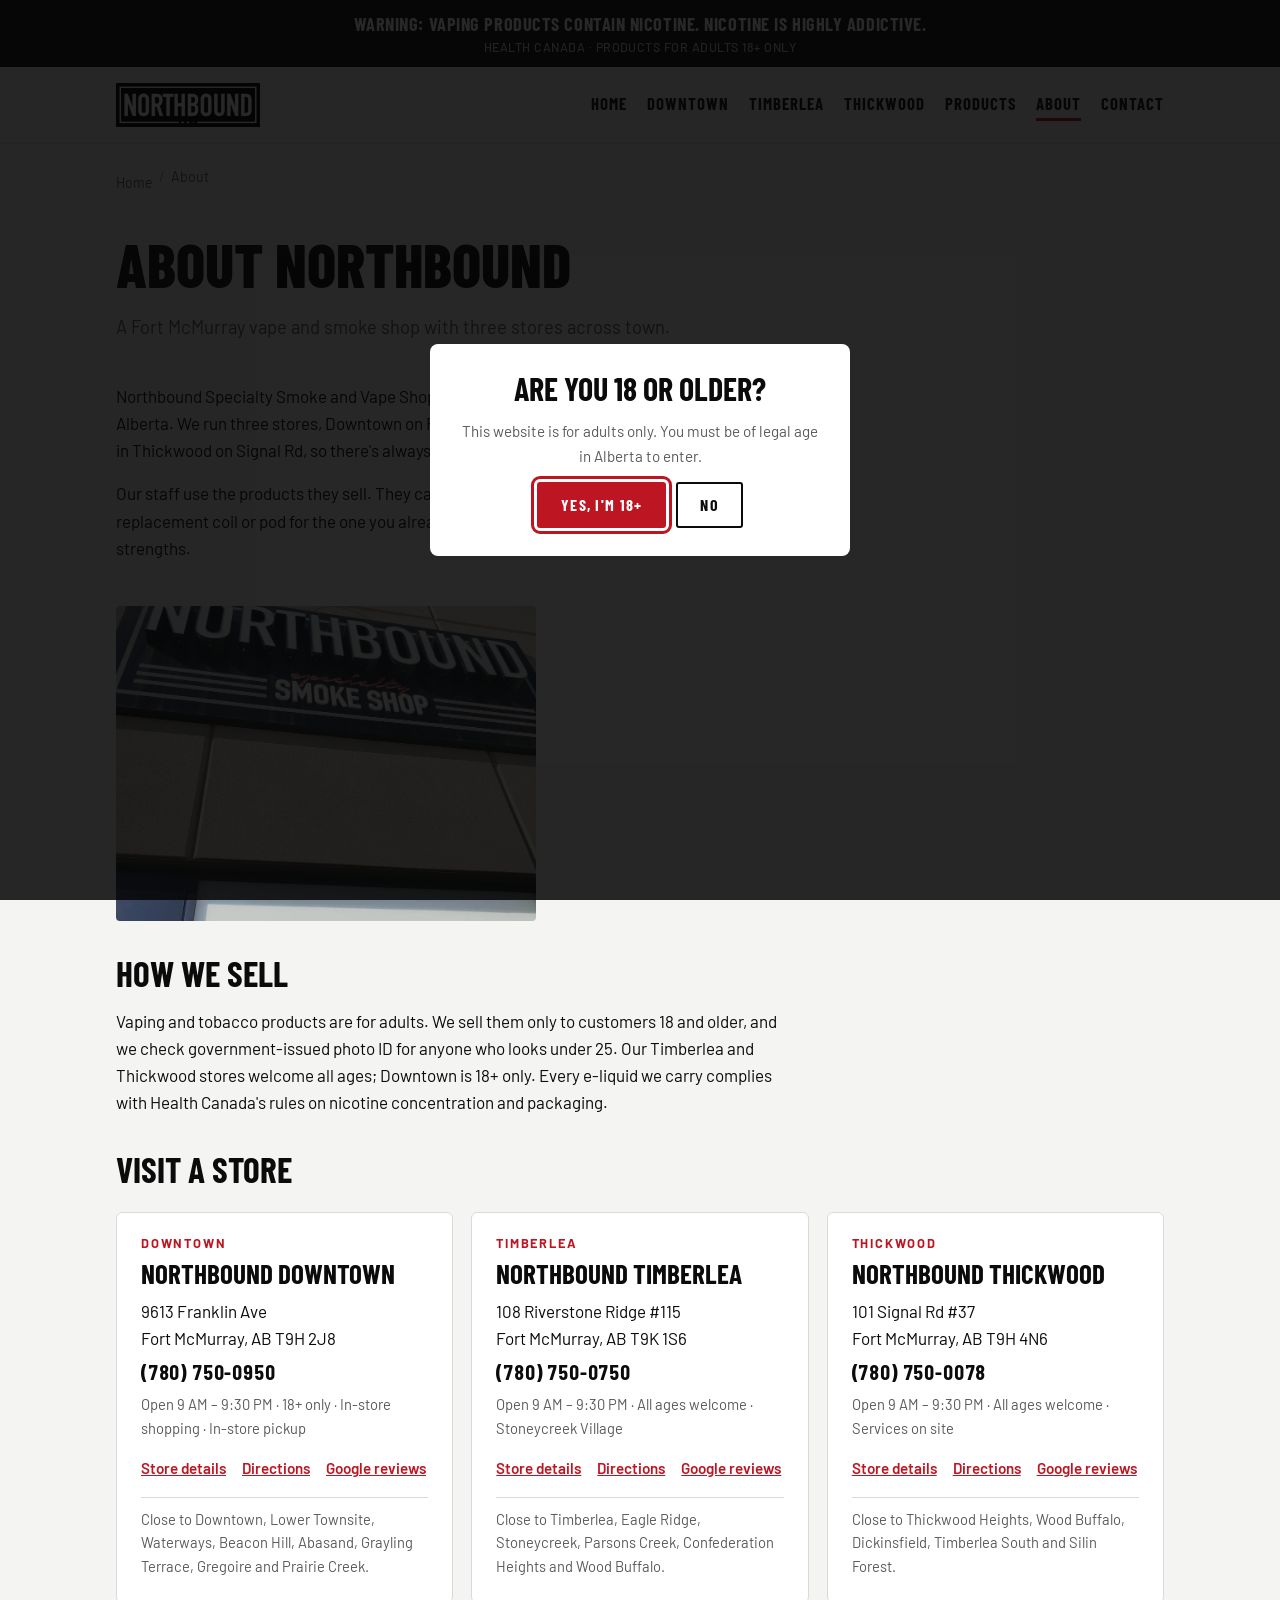
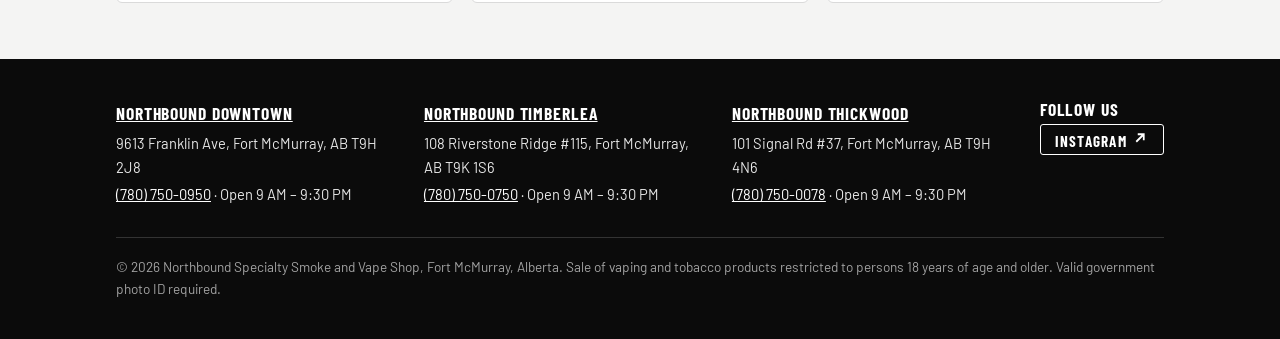
==== about/index.html @ a25b0044 "Add files via upload" ====
<!doctype html>
<html lang="en-CA">
<head>
<meta charset="utf-8">
<meta name="viewport" content="width=device-width, initial-scale=1, viewport-fit=cover">
<title>About Northbound | Fort McMurray Vape &amp; Smoke Shop</title>
<meta name="claude:viewport-fit-sides" content="cover">
<meta name="description" content="Northbound Specialty Smoke and Vape Shop is locally owned in Fort McMurray, Alberta, with stores Downtown, in Timberlea and in Thickwood.">
<link rel="canonical" href="https://northboundsmokeshop.com/about/">
<meta name="robots" content="index, follow, max-image-preview:large">
<meta name="geo.region" content="CA-AB">
<meta name="geo.placename" content="Fort McMurray">
<meta property="og:type" content="website">
<meta property="og:locale" content="en_CA">
<meta property="og:site_name" content="Northbound Specialty Smoke and Vape Shop">
<meta property="og:title" content="About Northbound | Fort McMurray Vape &amp; Smoke Shop">
<meta property="og:description" content="Northbound Specialty Smoke and Vape Shop is locally owned in Fort McMurray, Alberta, with stores Downtown, in Timberlea and in Thickwood.">
<meta property="og:url" content="https://northboundsmokeshop.com/about/">
<meta property="og:image" content="https://northboundsmokeshop.com/img/og-northbound.jpg">
<meta name="twitter:card" content="summary_large_image">
<link rel="icon" type="image/png" href="../img/favicon.png">
<link rel="preconnect" href="https://fonts.googleapis.com">
<link rel="preconnect" href="https://fonts.gstatic.com" crossorigin>
<link rel="stylesheet" href="https://fonts.googleapis.com/css2?family=Barlow+Condensed:wght@600;700;800&family=Barlow:wght@400;500;600&display=swap">
<link rel="stylesheet" href="../assets/style.css">
<script type="application/ld+json">
{
 "@context": "https://schema.org",
 "@graph": [
  {
   "@type": "Organization",
   "@id": "https://northboundsmokeshop.com/#org",
   "name": "Northbound Specialty Smoke and Vape Shop",
   "alternateName": [
    "Northbound Vape",
    "Northbound Smoke Shop",
    "Northbound Specialty Smoke Shop"
   ],
   "url": "https://northboundsmokeshop.com/",
   "logo": "https://northboundsmokeshop.com/img/logo.png",
   "sameAs": [
    "https://www.instagram.com/northboundfortmac/"
   ],
   "areaServed": {
    "@type": "City",
    "name": "Fort McMurray"
   }
  },
  {
   "@type": "BreadcrumbList",
   "itemListElement": [
    {
     "@type": "ListItem",
     "position": 1,
     "name": "Home",
     "item": "https://northboundsmokeshop.com/"
    },
    {
     "@type": "ListItem",
     "position": 2,
     "name": "About",
     "item": "https://northboundsmokeshop.com/about/"
    }
   ]
  }
 ]
}
</script>
</head>
<body>
<div class="warning" role="note"><div class="wrap">Warning: Vaping products contain nicotine. Nicotine is highly addictive.<small>Health Canada · Products for adults 18+ only</small></div></div>
<header class="top"><div class="wrap">
<a class="brand" href="../index.html"><img src="../img/logo.webp" width="144" height="44" alt="Northbound Specialty Smoke and Vape Shop"></a>
<nav aria-label="Main"><ul><li><a href="../index.html">Home</a></li><li><a href="../vape-shop-downtown-fort-mcmurray/index.html">Downtown</a></li><li><a href="../vape-shop-timberlea-fort-mcmurray/index.html">Timberlea</a></li><li><a href="../vape-shop-thickwood-fort-mcmurray/index.html">Thickwood</a></li><li><a href="../products/index.html">Products</a></li><li><a href="../about/index.html" aria-current="page">About</a></li><li><a href="../contact/index.html">Contact</a></li></ul></nav>
</div></header>
<nav class="crumbs wrap" aria-label="Breadcrumb"><ol><li><a href="../index.html">Home</a></li><li aria-current="page">About</li></ol></nav>
<main>
<section class="page-head" style="padding-block:0"><div class="wrap">
<h1>About Northbound</h1>
<p class="lead">A Fort McMurray vape and smoke shop with three stores across town.</p>
</div></section>
<section style="padding-top:0"><div class="wrap"><div class="prose">
<!-- TODO: add your story: founding year, who runs the stores, what makes you different -->
<p>Northbound Specialty Smoke and Vape Shop is locally owned and operated in Fort McMurray, Alberta. We run three stores, Downtown on Franklin Ave, in Timberlea at Riverstone Ridge and in Thickwood on Signal Rd, so there's always one close to home or work.</p>
<p>Our staff use the products they sell. They can help you pick a first device, find the right replacement coil or pod for the one you already have, and answer questions about nicotine strengths.</p>
<figure class="storefront" style="max-width:420px"><img src="../img/northbound-specialty-smoke-shop-sign.webp" width="1000" height="1333" alt="Northbound Specialty Smoke Shop illuminated sign on a Fort McMurray building" loading="lazy" decoding="async"></figure>
<h2>How we sell</h2>
<p>Vaping and tobacco products are for adults. We sell them only to customers 18 and older, and we check government-issued photo ID for anyone who looks under 25. Our Timberlea and Thickwood stores welcome all ages; Downtown is 18+ only. Every e-liquid we carry complies with Health Canada's rules on nicotine concentration and packaging.</p>
<h2>Visit a store</h2>
</div>
<div class="locs" style="margin-top:24px"><article class="loc">
<span class="area">Downtown</span>
<h3><a href="../vape-shop-downtown-fort-mcmurray/index.html">Northbound Downtown</a></h3>
<address>9613 Franklin Ave<br>Fort McMurray, AB T9H 2J8</address>
<a class="tel" href="tel:+17807500950">(780) 750-0950</a>
<span class="meta">Open 9 AM – 9:30 PM · 18+ only · In-store shopping · In-store pickup</span>
<div class="links"><a href="../vape-shop-downtown-fort-mcmurray/index.html">Store details</a><a href="https://www.google.com/maps/search/?api=1&query=Northbound+Specialty+Smoke+and+Vape+Shop+9613+Franklin+Ave+Fort+McMurray+AB" rel="noopener" target="_blank">Directions</a><a href="https://www.google.com/maps/search/?api=1&query=Northbound+Specialty+Smoke+and+Vape+Shop+9613+Franklin+Ave+Fort+McMurray+AB" rel="noopener" target="_blank">Google reviews</a></div>
<p class="near">Close to Downtown, Lower Townsite, Waterways, Beacon Hill, Abasand, Grayling Terrace, Gregoire and Prairie Creek.</p>
</article><article class="loc">
<span class="area">Timberlea</span>
<h3><a href="../vape-shop-timberlea-fort-mcmurray/index.html">Northbound Timberlea</a></h3>
<address>108 Riverstone Ridge #115<br>Fort McMurray, AB T9K 1S6</address>
<a class="tel" href="tel:+17807500750">(780) 750-0750</a>
<span class="meta">Open 9 AM – 9:30 PM · All ages welcome · Stoneycreek Village</span>
<div class="links"><a href="../vape-shop-timberlea-fort-mcmurray/index.html">Store details</a><a href="https://www.google.com/maps/search/?api=1&query=Northbound+Specialty+Smoke+and+Vape+Shop+108+Riverstone+Ridge+%23115+Fort+McMurray+AB" rel="noopener" target="_blank">Directions</a><a href="https://www.google.com/maps/search/?api=1&query=Northbound+Specialty+Smoke+and+Vape+Shop+108+Riverstone+Ridge+%23115+Fort+McMurray+AB" rel="noopener" target="_blank">Google reviews</a></div>
<p class="near">Close to Timberlea, Eagle Ridge, Stoneycreek, Parsons Creek, Confederation Heights and Wood Buffalo.</p>
</article><article class="loc">
<span class="area">Thickwood</span>
<h3><a href="../vape-shop-thickwood-fort-mcmurray/index.html">Northbound Thickwood</a></h3>
<address>101 Signal Rd #37<br>Fort McMurray, AB T9H 4N6</address>
<a class="tel" href="tel:+17807500078">(780) 750-0078</a>
<span class="meta">Open 9 AM – 9:30 PM · All ages welcome · Services on site</span>
<div class="links"><a href="../vape-shop-thickwood-fort-mcmurray/index.html">Store details</a><a href="https://www.google.com/maps/search/?api=1&query=Northbound+Specialty+Smoke+and+Vape+Shop+101+Signal+Rd+%2337+Fort+McMurray+AB" rel="noopener" target="_blank">Directions</a><a href="https://www.google.com/maps/search/?api=1&query=Northbound+Specialty+Smoke+and+Vape+Shop+101+Signal+Rd+%2337+Fort+McMurray+AB" rel="noopener" target="_blank">Google reviews</a></div>
<p class="near">Close to Thickwood Heights, Wood Buffalo, Dickinsfield, Timberlea South and Silin Forest.</p>
</article></div>
</div></section>
</main>
<footer><div class="wrap">
<div class="cols"><div><strong><a href="../vape-shop-downtown-fort-mcmurray/index.html">Northbound Downtown</a></strong>9613 Franklin Ave, Fort McMurray, AB T9H 2J8<br><a href="tel:+17807500950">(780) 750-0950</a> · Open 9 AM – 9:30 PM</div><div><strong><a href="../vape-shop-timberlea-fort-mcmurray/index.html">Northbound Timberlea</a></strong>108 Riverstone Ridge #115, Fort McMurray, AB T9K 1S6<br><a href="tel:+17807500750">(780) 750-0750</a> · Open 9 AM – 9:30 PM</div><div><strong><a href="../vape-shop-thickwood-fort-mcmurray/index.html">Northbound Thickwood</a></strong>101 Signal Rd #37, Fort McMurray, AB T9H 4N6<br><a href="tel:+17807500078">(780) 750-0078</a> · Open 9 AM – 9:30 PM</div><div><strong>Follow us</strong><div class="social"><a href="https://www.instagram.com/northboundfortmac/" rel="noopener me" target="_blank">Instagram <svg viewBox="0 0 24 24" aria-hidden="true"><path d="M7 17 17 7M9 7h8v8" fill="none" stroke="currentColor" stroke-width="2.4"/></svg></a></div></div></div>
<p class="legal">© 2026 Northbound Specialty Smoke and Vape Shop, Fort McMurray, Alberta. Sale of vaping and tobacco products restricted to persons 18 years of age and older. Valid government photo ID required.</p>
</div></footer>
<div class="gate" id="gate" hidden><div class="gate-box" role="dialog" aria-modal="true" aria-labelledby="gate-title">
<h2 id="gate-title">Are you 18 or older?</h2>
<p>This website is for adults only. You must be of legal age in Alberta to enter.</p>
<div class="row"><button class="yes" id="gate-yes" type="button">Yes, I'm 18+</button><button id="gate-no" type="button">No</button></div>
<p id="gate-msg" hidden>Sorry, you must be 18 or older to view this site.</p>
</div></div>

<script src="../assets/site.js"></script>
</body>
</html>
---- assets/style.css ----
/* Northbound — brand: black, white, signal red #BE1522. Layout: single column, max 1080px; store pages = facts sidebar + map. */
:root{
  --bg:#F4F4F3; --surface:#FFFFFF; --ink:#0B0B0B; --muted:#5A5A5A; --line:#DADADA;
  --sign:#0B0B0B; --sign-ink:#FFFFFF; --accent:#BE1522; --on-accent:#FFFFFF; --warn-bg:#0B0B0B; --warn-ink:#FFFFFF;
  --display:"Barlow Condensed","Arial Narrow",Arial,sans-serif;
  --body:"Barlow",system-ui,-apple-system,"Segoe UI",sans-serif;
}
@media (prefers-color-scheme: dark){:root:not([data-theme="light"]){
  --bg:#0B0B0B; --surface:#161616; --ink:#F2F2F2; --muted:#A3A3A3; --line:#2C2C2C;
  --sign:#000000; --sign-ink:#FFFFFF; --accent:#E5323F; --on-accent:#FFFFFF; --warn-bg:#F2F2F2; --warn-ink:#0B0B0B; color-scheme:dark}}
:root[data-theme="dark"]{
  --bg:#0B0B0B; --surface:#161616; --ink:#F2F2F2; --muted:#A3A3A3; --line:#2C2C2C;
  --sign:#000000; --sign-ink:#FFFFFF; --accent:#E5323F; --on-accent:#FFFFFF; --warn-bg:#F2F2F2; --warn-ink:#0B0B0B; color-scheme:dark}

*{box-sizing:border-box}
html{padding-top:env(safe-area-inset-top,0px);padding-bottom:env(safe-area-inset-bottom,0px)}
body{margin:0;background:var(--bg);color:var(--ink);font:400 1.0625rem/1.6 var(--body)}
img{max-width:100%}
[hidden]{display:none!important}
.wrap{max-width:1080px;margin:0 auto;padding-left:max(16px,env(safe-area-inset-left,0px));padding-right:max(16px,env(safe-area-inset-right,0px))}
h1,h2,h3{font-family:var(--display);line-height:1.05;text-wrap:balance;margin:0;text-transform:uppercase}
a{color:inherit}
a:focus-visible,button:focus-visible,summary:focus-visible{outline:3px solid var(--accent);outline-offset:3px}
p{margin:0}

/* Health warning */
.warning{background:var(--warn-bg);color:var(--warn-ink);font:700 clamp(.95rem,2.4vw,1.15rem)/1.35 var(--display);letter-spacing:.03em;text-transform:uppercase;text-align:center}
.warning .wrap{padding-block:12px}
.warning small{display:block;font:500 .78rem/1.3 var(--body);letter-spacing:.04em;opacity:.8;margin-top:2px}

/* Header */
header.top{border-bottom:1px solid var(--line);background:var(--bg)}
header.top .wrap{display:flex;justify-content:space-between;align-items:center;gap:14px 24px;padding-block:16px;flex-wrap:wrap}
.brand{display:block;line-height:0}
.brand img{height:44px;width:auto;display:block}
nav ul{list-style:none;margin:0;padding:0;display:flex;gap:6px 20px;flex-wrap:wrap;font:700 1.05rem/1 var(--display);letter-spacing:.06em;text-transform:uppercase}
nav a{text-decoration:none;padding-block:6px;display:inline-block;border-bottom:3px solid transparent}
nav a:hover{color:var(--accent)}
nav a[aria-current="page"]{border-bottom-color:var(--accent)}

/* Breadcrumbs */
.crumbs{font-size:.88rem;color:var(--muted);padding-top:22px}
.crumbs ol{list-style:none;margin:0;padding:0;display:flex;flex-wrap:wrap;gap:6px}
.crumbs li+li::before{content:"/";margin-right:6px;opacity:.6}
.crumbs a{text-decoration:none}
.crumbs a:hover{color:var(--accent)}

/* Shared type */
.eyebrow{font:700 .85rem/1 var(--body);letter-spacing:.14em;text-transform:uppercase;color:var(--accent);margin-bottom:14px}
.lead{font-size:1.15rem;color:var(--muted);max-width:60ch;margin-top:18px}
.sub{color:var(--muted);max-width:62ch;margin:0 0 30px}
section{padding-block:56px}
section > .wrap > h2{font-size:clamp(1.9rem,4vw,2.7rem);margin-bottom:10px}
.alt{background:var(--surface);border-block:1px solid var(--line)}
.prose{max-width:68ch;display:grid;gap:16px}
.prose h2{font-size:clamp(1.6rem,3.4vw,2.2rem);margin-top:18px}

.btn{display:inline-block;padding:13px 22px;border-radius:3px;font:700 1rem/1 var(--display);letter-spacing:.08em;text-transform:uppercase;text-decoration:none;border:2px solid var(--ink);color:var(--ink);background:transparent}
.btn.primary{background:var(--accent);border-color:var(--accent);color:var(--on-accent)}
.btn:hover{transform:translateY(-1px)}
.cta{display:flex;gap:12px;flex-wrap:wrap;margin-top:26px}

/* Home hero */
.hero .wrap{display:grid;grid-template-columns:1.4fr 1fr;gap:40px;align-items:center;padding-block:44px 56px}
.hero h1{font-size:clamp(2.4rem,6vw,4.2rem);font-weight:800;letter-spacing:.01em}
.page-head .wrap{padding-block:10px 40px}
.page-head h1{font-size:clamp(2.2rem,5.5vw,3.8rem);font-weight:800;margin-top:18px}

/* Sign (echoes logo frame; 3 squares = 3 stores) */
.sign{background:var(--sign);color:var(--sign-ink);padding:14px;border:1px solid var(--line)}
.sign-frame{border:5px solid var(--sign-ink);padding:22px 22px 28px;position:relative}
.sign .route{font:800 1.05rem/1 var(--display);letter-spacing:.16em;margin-bottom:16px}
.sign ol{list-style:none;margin:0;padding:0;display:grid;gap:12px}
.sign li{display:flex;justify-content:space-between;align-items:baseline;gap:12px;font:800 1.5rem/1.1 var(--display);text-transform:uppercase;border-top:1px solid rgba(255,255,255,.3);padding-top:12px}
.sign li a{text-decoration:none}
.sign li a:hover{text-decoration:underline}
.sign li span{font:500 .95rem/1 var(--body);letter-spacing:.04em;opacity:.8;text-transform:none}
.squares{position:absolute;left:50%;bottom:-5px;transform:translate(-50%,50%);display:flex;gap:14px;background:var(--sign);padding:0 12px}
.squares i{width:16px;height:12px;background:var(--sign-ink);display:block}
.squares i:last-child{background:#BE1522}

/* Location cards */
.locs{display:grid;grid-template-columns:repeat(3,1fr);gap:18px}
.loc{background:var(--surface);border:1px solid var(--line);border-radius:6px;padding:24px;display:flex;flex-direction:column;gap:10px;min-width:0}
.area{font:700 .8rem/1 var(--body);letter-spacing:.14em;text-transform:uppercase;color:var(--accent)}
.loc h3{font-size:1.7rem}
.loc h3 a{text-decoration:none}
.loc h3 a:hover{color:var(--accent)}
address{font-style:normal}
.tel{font:700 1.3rem/1 var(--display);letter-spacing:.04em;font-variant-numeric:tabular-nums;text-decoration:none}
.meta{font-size:.92rem;color:var(--muted)}
.near{font-size:.92rem;color:var(--muted);border-top:1px solid var(--line);padding-top:10px;margin-top:auto}
.links{display:flex;gap:8px 16px;flex-wrap:wrap;font-weight:600;font-size:.95rem}
.links a{color:var(--accent)}

/* Store page */
.store{display:grid;grid-template-columns:minmax(0,1fr) minmax(0,1.4fr);gap:28px;align-items:start}
.facts{background:var(--surface);border:1px solid var(--line);border-radius:6px;padding:26px;display:grid;gap:18px}
.facts dl{margin:0;display:grid;gap:14px}
.facts dt{font:700 .78rem/1 var(--body);letter-spacing:.14em;text-transform:uppercase;color:var(--muted);margin-bottom:4px}
.facts dd{margin:0}
.map{border:1px solid var(--line);border-radius:6px;overflow:hidden;background:var(--surface);aspect-ratio:4/3;max-width:100%}
.map iframe{width:100%;height:100%;border:0;display:block}
.map-fallback{height:100%;display:grid;place-items:center;text-align:center;padding:24px;gap:8px;background:repeating-linear-gradient(45deg,var(--surface),var(--surface) 12px,var(--bg) 12px,var(--bg) 24px)}
.reviews{display:flex;justify-content:space-between;align-items:center;gap:16px;flex-wrap:wrap;border:2px solid var(--ink);border-radius:6px;padding:20px 24px;margin-top:28px}
.reviews strong{font:800 1.4rem/1.1 var(--display);text-transform:uppercase;display:block}
.reviews p{color:var(--muted);font-size:.95rem}
.hood{display:flex;flex-wrap:wrap;gap:8px;list-style:none;padding:0;margin:0}
.hood li{border:1px solid var(--line);border-radius:999px;padding:4px 12px;font-size:.92rem;background:var(--surface)}
.others{display:grid;grid-template-columns:repeat(2,1fr);gap:18px}

/* Products */
.cats{display:grid;grid-template-columns:repeat(auto-fit,minmax(220px,1fr));gap:28px 36px}
.cats h3{font-size:1.35rem;margin-bottom:6px}
.cats h3 a{text-decoration:none}
.cats h3 a:hover{color:var(--accent)}
.cats p{color:var(--muted)}
.why{display:grid;grid-template-columns:repeat(auto-fit,minmax(240px,1fr));gap:18px;margin-top:40px;padding-top:32px;border-top:1px solid var(--line)}
.why div{min-width:0}
.why strong{display:block;font:700 1.15rem/1.2 var(--display);text-transform:uppercase;letter-spacing:.03em}
.prod{display:grid;grid-template-columns:minmax(0,1fr) minmax(0,2fr);gap:12px 40px;padding-block:34px;border-top:1px solid var(--line);scroll-margin-top:20px}
.prod h2{font-size:clamp(1.6rem,3.4vw,2.2rem)}
.prod ul{margin:10px 0 0;padding-left:20px;color:var(--muted)}

/* Photos */
figure{margin:0}
.feature .wrap{display:grid;grid-template-columns:1.1fr 1fr;gap:40px;align-items:center}
.feature-img img,.gallery img,.prod-img img,.storefront img{display:block;width:100%;height:100%;object-fit:cover;border-radius:4px;background:var(--line)}
.feature-img{aspect-ratio:4/3;max-width:100%}
.feature-text h2{font-size:clamp(1.9rem,4vw,2.7rem)}
.gallery{display:grid;grid-template-columns:repeat(3,1fr);grid-auto-rows:220px;gap:12px}
.gallery .g-wide{grid-column:1/-1;grid-row:span 2}
.gallery figure{min-width:0}
.prod-img{margin-top:16px;aspect-ratio:4/3;max-width:100%}
.storefront{margin-top:28px}
.storefront img{height:auto;aspect-ratio:4/3}
.storefront figcaption{font-size:.88rem;color:var(--muted);margin-top:8px}
.hood a{text-decoration:none}
.hood a:hover{color:var(--accent)}

/* FAQ */
.faq{max-width:780px}
details{border-top:1px solid var(--line);padding-block:16px}
details:last-child{border-bottom:1px solid var(--line)}
summary{cursor:pointer;font:700 1.25rem/1.25 var(--display);text-transform:uppercase;letter-spacing:.02em;list-style:none;display:flex;justify-content:space-between;gap:16px}
summary::-webkit-details-marker{display:none}
summary::after{content:"+";color:var(--accent);font-size:1.5rem;line-height:1}
details[open] summary::after{content:"–"}
details p{margin-top:10px;color:var(--muted);max-width:65ch}

/* Social */
.social{display:flex;gap:10px;flex-wrap:wrap}
.social a{display:inline-flex;align-items:center;gap:8px;text-decoration:none;font:700 .95rem/1 var(--display);letter-spacing:.08em;text-transform:uppercase;border:1px solid currentColor;border-radius:3px;padding:9px 14px}
.social a:hover{color:var(--accent)}
.social svg{width:18px;height:18px;fill:currentColor}

/* Footer */
footer{background:var(--sign);color:#E6E6E6;font-size:.92rem}
footer .wrap{padding-block:40px;display:grid;gap:26px}
footer .cols{display:grid;grid-template-columns:repeat(3,1fr) auto;gap:24px}
footer .cols div{min-width:0}
footer strong{display:block;font:700 1.1rem/1.2 var(--display);text-transform:uppercase;letter-spacing:.05em;color:#fff;margin-bottom:4px}
footer a{color:#fff}
footer .legal{border-top:1px solid #333;padding-top:18px;color:#A3A3A3;font-size:.85rem}
footer .social a{color:#fff}

/* Age gate */
.gate{position:fixed;inset:0;background:rgba(5,5,5,.86);display:grid;place-items:center;z-index:50;padding:24px max(16px,env(safe-area-inset-right,0px)) 24px max(16px,env(safe-area-inset-left,0px))}
.gate-box{background:var(--surface);color:var(--ink);border-radius:8px;max-width:420px;width:100%;padding:28px;text-align:center;display:grid;gap:14px}
.gate-box h2{font-size:2rem}
.gate-box .row{display:flex;gap:10px;justify-content:center;flex-wrap:wrap}
.gate-box button{cursor:pointer;font:700 1rem/1 var(--display);letter-spacing:.08em;text-transform:uppercase;padding:13px 22px;border-radius:3px;border:2px solid var(--ink);background:transparent;color:var(--ink)}
.gate-box button.yes{background:var(--accent);border-color:var(--accent);color:var(--on-accent)}
.gate-box p{color:var(--muted);font-size:.95rem}

@media (max-width:860px){
  .hero .wrap,.store,.prod,.feature .wrap{grid-template-columns:1fr}
  .gallery{grid-template-columns:1fr 1fr;grid-auto-rows:160px}
  .locs{grid-template-columns:1fr}
  .others{grid-template-columns:1fr}
  footer .cols{grid-template-columns:1fr 1fr}
}
@media (max-width:520px){footer .cols{grid-template-columns:1fr}}
@media (prefers-reduced-motion:reduce){.btn:hover{transform:none}}

/* ---- Mobile refinements ---- */
.eyebrow{line-height:1.35}
.links a{padding-block:6px;display:inline-block}
.crumbs a{padding-block:6px;display:inline-block}
footer .cols a{display:inline-block;padding-block:4px}
.callbar{display:none}
@media (max-width:640px){
  header.top .wrap{flex-wrap:nowrap;flex-direction:column;align-items:stretch;gap:10px;padding-block:12px 0}
  .brand img{height:38px}
  nav{overflow-x:auto;-webkit-overflow-scrolling:touch;scrollbar-width:none;margin-inline:calc(-1 * max(16px,env(safe-area-inset-left,0px)));padding-inline:max(16px,env(safe-area-inset-left,0px))}
  nav::-webkit-scrollbar{display:none}
  nav ul{flex-wrap:nowrap;gap:22px;font-size:1rem;white-space:nowrap}
  nav a{padding-block:10px}
  .warning .wrap{padding-block:8px}
  .warning{font-size:.85rem}
  section{padding-block:40px}
  .hero .wrap{padding-block:28px 40px}
  .btn{padding:14px 20px}
  .cta .btn{flex:1 1 auto;text-align:center}
  /* Sticky call / directions bar on store pages */
  .callbar{display:flex;position:fixed;left:0;right:0;bottom:0;z-index:40;gap:8px;background:var(--sign);
    padding:10px max(12px,env(safe-area-inset-right,0px)) calc(10px + env(safe-area-inset-bottom,0px)) max(12px,env(safe-area-inset-left,0px));box-shadow:0 -4px 16px rgba(0,0,0,.25)}
  .callbar a{flex:1;text-align:center;padding:14px 10px;border-radius:3px;font:700 1rem/1 var(--display);letter-spacing:.08em;text-transform:uppercase;text-decoration:none;color:#fff;border:2px solid #fff}
  .callbar a.call{background:var(--accent);border-color:var(--accent)}
  body.has-callbar{padding-bottom:84px}
}
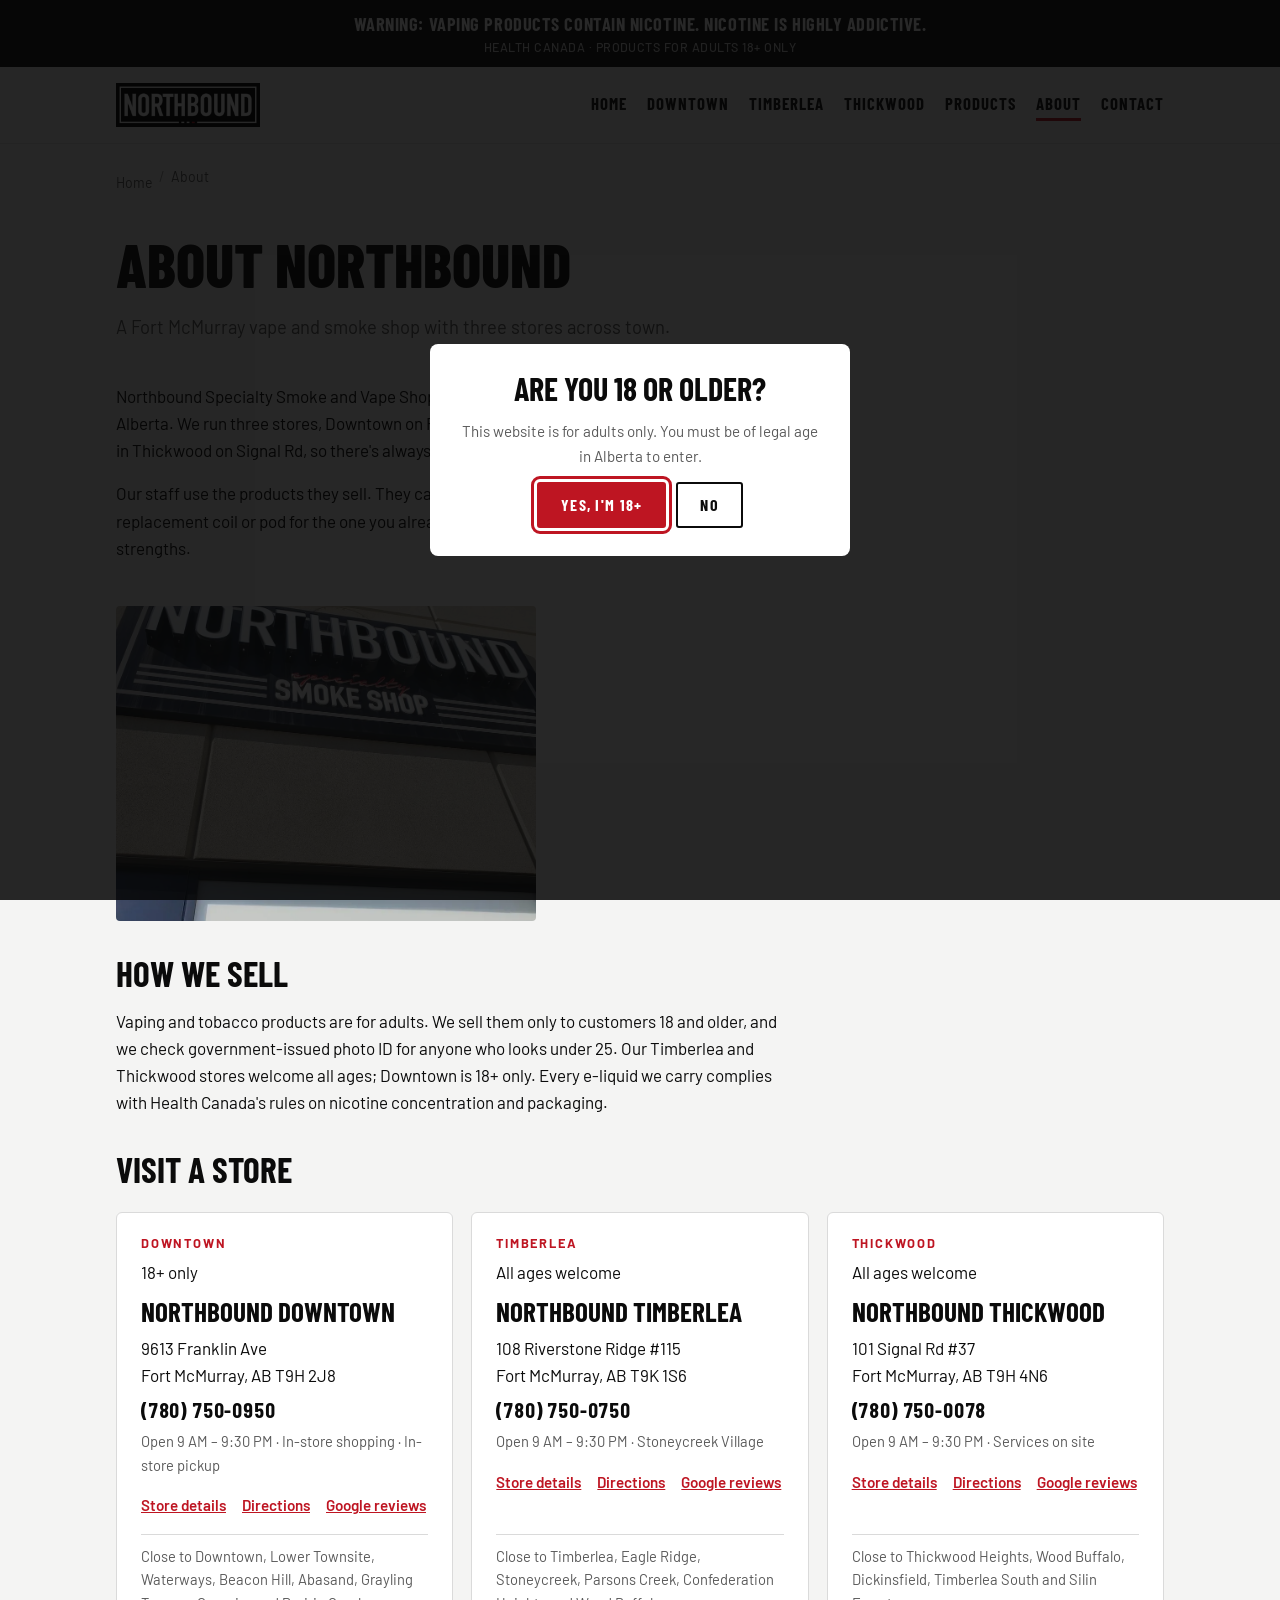
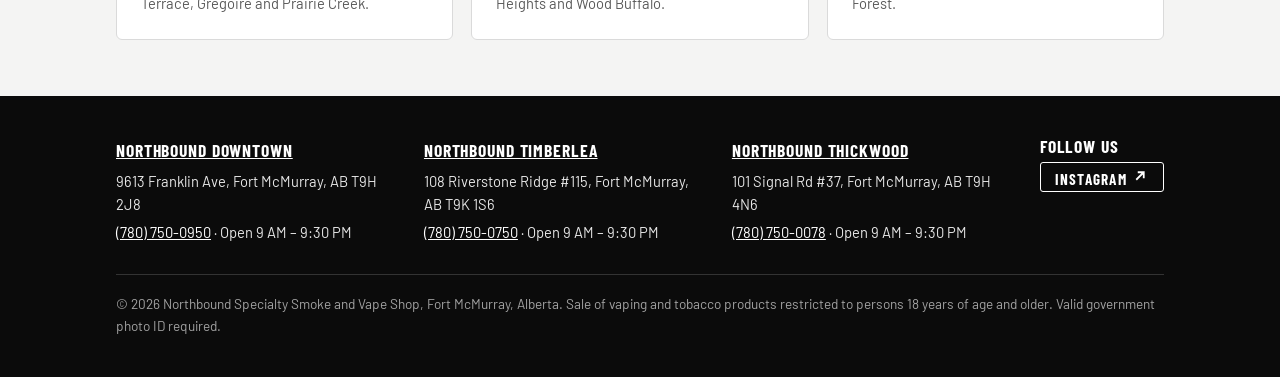
==== commit 9480eb37: "Add files via upload" ====
--- a/about/index.html
+++ b/about/index.html
@@ -90,26 +90,29 @@
 </div>
 <div class="locs" style="margin-top:24px"><article class="loc">
 <span class="area">Downtown</span>
+<span class="age adult">18+ only</span>
 <h3><a href="../vape-shop-downtown-fort-mcmurray/index.html">Northbound Downtown</a></h3>
 <address>9613 Franklin Ave<br>Fort McMurray, AB T9H 2J8</address>
 <a class="tel" href="tel:+17807500950">(780) 750-0950</a>
-<span class="meta">Open 9 AM – 9:30 PM · 18+ only · In-store shopping · In-store pickup</span>
+<span class="meta">Open 9 AM – 9:30 PM · In-store shopping · In-store pickup</span>
 <div class="links"><a href="../vape-shop-downtown-fort-mcmurray/index.html">Store details</a><a href="https://www.google.com/maps/search/?api=1&query=Northbound+Specialty+Smoke+and+Vape+Shop+9613+Franklin+Ave+Fort+McMurray+AB" rel="noopener" target="_blank">Directions</a><a href="https://www.google.com/maps/search/?api=1&query=Northbound+Specialty+Smoke+and+Vape+Shop+9613+Franklin+Ave+Fort+McMurray+AB" rel="noopener" target="_blank">Google reviews</a></div>
 <p class="near">Close to Downtown, Lower Townsite, Waterways, Beacon Hill, Abasand, Grayling Terrace, Gregoire and Prairie Creek.</p>
 </article><article class="loc">
 <span class="area">Timberlea</span>
+<span class="age all">All ages welcome</span>
 <h3><a href="../vape-shop-timberlea-fort-mcmurray/index.html">Northbound Timberlea</a></h3>
 <address>108 Riverstone Ridge #115<br>Fort McMurray, AB T9K 1S6</address>
 <a class="tel" href="tel:+17807500750">(780) 750-0750</a>
-<span class="meta">Open 9 AM – 9:30 PM · All ages welcome · Stoneycreek Village</span>
+<span class="meta">Open 9 AM – 9:30 PM · Stoneycreek Village</span>
 <div class="links"><a href="../vape-shop-timberlea-fort-mcmurray/index.html">Store details</a><a href="https://www.google.com/maps/search/?api=1&query=Northbound+Specialty+Smoke+and+Vape+Shop+108+Riverstone+Ridge+%23115+Fort+McMurray+AB" rel="noopener" target="_blank">Directions</a><a href="https://www.google.com/maps/search/?api=1&query=Northbound+Specialty+Smoke+and+Vape+Shop+108+Riverstone+Ridge+%23115+Fort+McMurray+AB" rel="noopener" target="_blank">Google reviews</a></div>
 <p class="near">Close to Timberlea, Eagle Ridge, Stoneycreek, Parsons Creek, Confederation Heights and Wood Buffalo.</p>
 </article><article class="loc">
 <span class="area">Thickwood</span>
+<span class="age all">All ages welcome</span>
 <h3><a href="../vape-shop-thickwood-fort-mcmurray/index.html">Northbound Thickwood</a></h3>
 <address>101 Signal Rd #37<br>Fort McMurray, AB T9H 4N6</address>
 <a class="tel" href="tel:+17807500078">(780) 750-0078</a>
-<span class="meta">Open 9 AM – 9:30 PM · All ages welcome · Services on site</span>
+<span class="meta">Open 9 AM – 9:30 PM · Services on site</span>
 <div class="links"><a href="../vape-shop-thickwood-fort-mcmurray/index.html">Store details</a><a href="https://www.google.com/maps/search/?api=1&query=Northbound+Specialty+Smoke+and+Vape+Shop+101+Signal+Rd+%2337+Fort+McMurray+AB" rel="noopener" target="_blank">Directions</a><a href="https://www.google.com/maps/search/?api=1&query=Northbound+Specialty+Smoke+and+Vape+Shop+101+Signal+Rd+%2337+Fort+McMurray+AB" rel="noopener" target="_blank">Google reviews</a></div>
 <p class="near">Close to Thickwood Heights, Wood Buffalo, Dickinsfield, Timberlea South and Silin Forest.</p>
 </article></div>
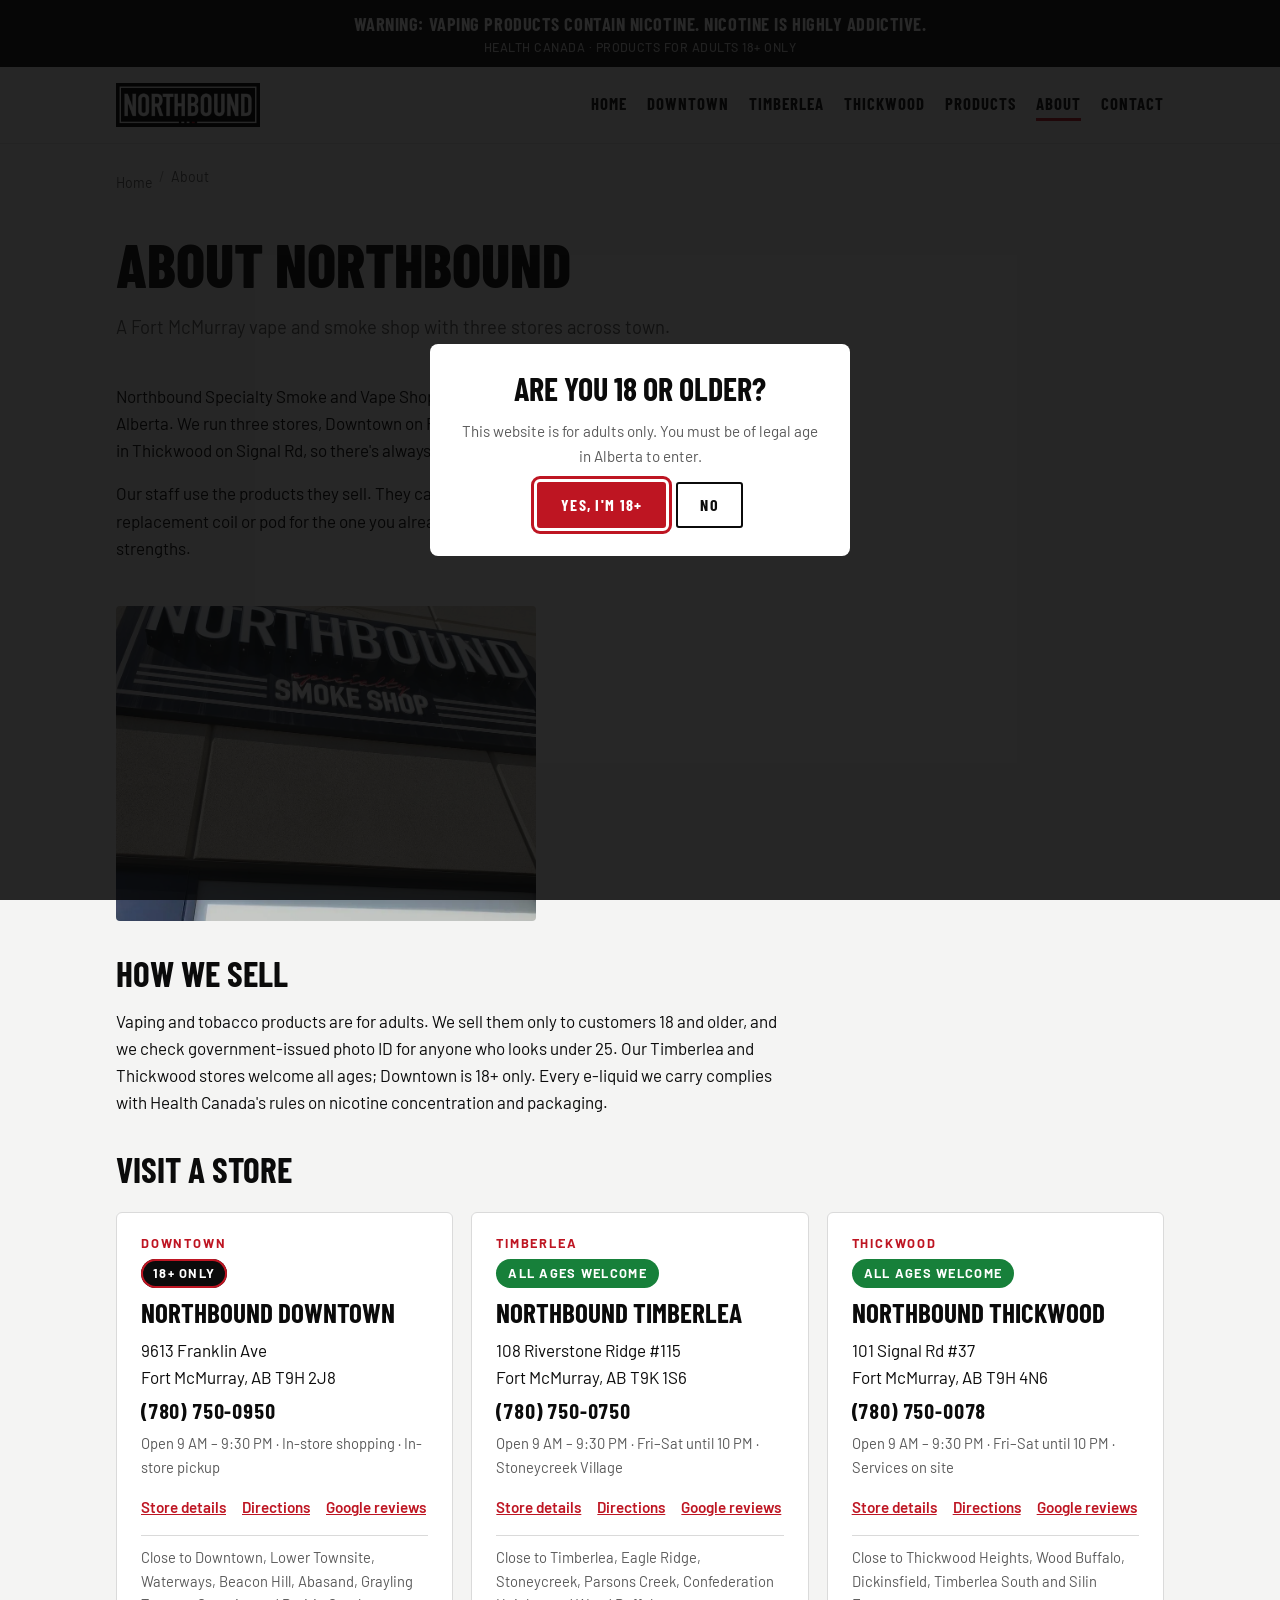
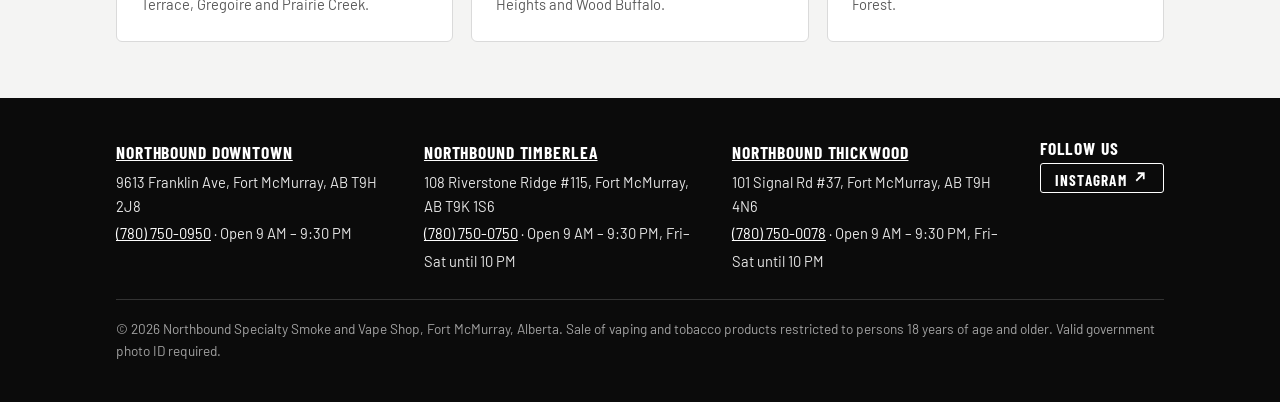
==== commit 3eace898: "Add files via upload" ====
--- a/about/index.html
+++ b/about/index.html
@@ -103,7 +103,7 @@
 <h3><a href="../vape-shop-timberlea-fort-mcmurray/index.html">Northbound Timberlea</a></h3>
 <address>108 Riverstone Ridge #115<br>Fort McMurray, AB T9K 1S6</address>
 <a class="tel" href="tel:+17807500750">(780) 750-0750</a>
-<span class="meta">Open 9 AM – 9:30 PM · Stoneycreek Village</span>
+<span class="meta">Open 9 AM – 9:30 PM · Fri–Sat until 10 PM · Stoneycreek Village</span>
 <div class="links"><a href="../vape-shop-timberlea-fort-mcmurray/index.html">Store details</a><a href="https://www.google.com/maps/search/?api=1&query=Northbound+Specialty+Smoke+and+Vape+Shop+108+Riverstone+Ridge+%23115+Fort+McMurray+AB" rel="noopener" target="_blank">Directions</a><a href="https://www.google.com/maps/search/?api=1&query=Northbound+Specialty+Smoke+and+Vape+Shop+108+Riverstone+Ridge+%23115+Fort+McMurray+AB" rel="noopener" target="_blank">Google reviews</a></div>
 <p class="near">Close to Timberlea, Eagle Ridge, Stoneycreek, Parsons Creek, Confederation Heights and Wood Buffalo.</p>
 </article><article class="loc">
@@ -112,14 +112,14 @@
 <h3><a href="../vape-shop-thickwood-fort-mcmurray/index.html">Northbound Thickwood</a></h3>
 <address>101 Signal Rd #37<br>Fort McMurray, AB T9H 4N6</address>
 <a class="tel" href="tel:+17807500078">(780) 750-0078</a>
-<span class="meta">Open 9 AM – 9:30 PM · Services on site</span>
+<span class="meta">Open 9 AM – 9:30 PM · Fri–Sat until 10 PM · Services on site</span>
 <div class="links"><a href="../vape-shop-thickwood-fort-mcmurray/index.html">Store details</a><a href="https://www.google.com/maps/search/?api=1&query=Northbound+Specialty+Smoke+and+Vape+Shop+101+Signal+Rd+%2337+Fort+McMurray+AB" rel="noopener" target="_blank">Directions</a><a href="https://www.google.com/maps/search/?api=1&query=Northbound+Specialty+Smoke+and+Vape+Shop+101+Signal+Rd+%2337+Fort+McMurray+AB" rel="noopener" target="_blank">Google reviews</a></div>
 <p class="near">Close to Thickwood Heights, Wood Buffalo, Dickinsfield, Timberlea South and Silin Forest.</p>
 </article></div>
 </div></section>
 </main>
 <footer><div class="wrap">
-<div class="cols"><div><strong><a href="../vape-shop-downtown-fort-mcmurray/index.html">Northbound Downtown</a></strong>9613 Franklin Ave, Fort McMurray, AB T9H 2J8<br><a href="tel:+17807500950">(780) 750-0950</a> · Open 9 AM – 9:30 PM</div><div><strong><a href="../vape-shop-timberlea-fort-mcmurray/index.html">Northbound Timberlea</a></strong>108 Riverstone Ridge #115, Fort McMurray, AB T9K 1S6<br><a href="tel:+17807500750">(780) 750-0750</a> · Open 9 AM – 9:30 PM</div><div><strong><a href="../vape-shop-thickwood-fort-mcmurray/index.html">Northbound Thickwood</a></strong>101 Signal Rd #37, Fort McMurray, AB T9H 4N6<br><a href="tel:+17807500078">(780) 750-0078</a> · Open 9 AM – 9:30 PM</div><div><strong>Follow us</strong><div class="social"><a href="https://www.instagram.com/northboundfortmac/" rel="noopener me" target="_blank">Instagram <svg viewBox="0 0 24 24" aria-hidden="true"><path d="M7 17 17 7M9 7h8v8" fill="none" stroke="currentColor" stroke-width="2.4"/></svg></a></div></div></div>
+<div class="cols"><div><strong><a href="../vape-shop-downtown-fort-mcmurray/index.html">Northbound Downtown</a></strong>9613 Franklin Ave, Fort McMurray, AB T9H 2J8<br><a href="tel:+17807500950">(780) 750-0950</a> · Open 9 AM – 9:30 PM</div><div><strong><a href="../vape-shop-timberlea-fort-mcmurray/index.html">Northbound Timberlea</a></strong>108 Riverstone Ridge #115, Fort McMurray, AB T9K 1S6<br><a href="tel:+17807500750">(780) 750-0750</a> · Open 9 AM – 9:30 PM, Fri–Sat until 10 PM</div><div><strong><a href="../vape-shop-thickwood-fort-mcmurray/index.html">Northbound Thickwood</a></strong>101 Signal Rd #37, Fort McMurray, AB T9H 4N6<br><a href="tel:+17807500078">(780) 750-0078</a> · Open 9 AM – 9:30 PM, Fri–Sat until 10 PM</div><div><strong>Follow us</strong><div class="social"><a href="https://www.instagram.com/northboundfortmac/" rel="noopener me" target="_blank">Instagram <svg viewBox="0 0 24 24" aria-hidden="true"><path d="M7 17 17 7M9 7h8v8" fill="none" stroke="currentColor" stroke-width="2.4"/></svg></a></div></div></div>
 <p class="legal">© 2026 Northbound Specialty Smoke and Vape Shop, Fort McMurray, Alberta. Sale of vaping and tobacco products restricted to persons 18 years of age and older. Valid government photo ID required.</p>
 </div></footer>
 <div class="gate" id="gate" hidden><div class="gate-box" role="dialog" aria-modal="true" aria-labelledby="gate-title">
--- a/assets/style.css
+++ b/assets/style.css
@@ -209,3 +209,10 @@
   .callbar a.call{background:var(--accent);border-color:var(--accent)}
   body.has-callbar{padding-bottom:84px}
 }
+/* Store entry badges */
+.age{display:inline-flex;align-items:center;gap:6px;align-self:flex-start;font:700 .8rem/1 var(--body);letter-spacing:.1em;text-transform:uppercase;padding:8px 12px;border-radius:999px}
+.age.all{background:#17803A;color:#fff}
+.age.adult{background:var(--sign);color:var(--sign-ink);box-shadow:inset 0 0 0 2px var(--accent)}
+.page-head .age{font-size:.95rem;padding:10px 16px;margin-top:16px}
+.sign li span.age-s{font:700 .95rem/1 var(--body);letter-spacing:.08em;text-transform:uppercase;opacity:1;color:#7BE39A}
+.sign li span.age-s.adult{color:#FF8A93}
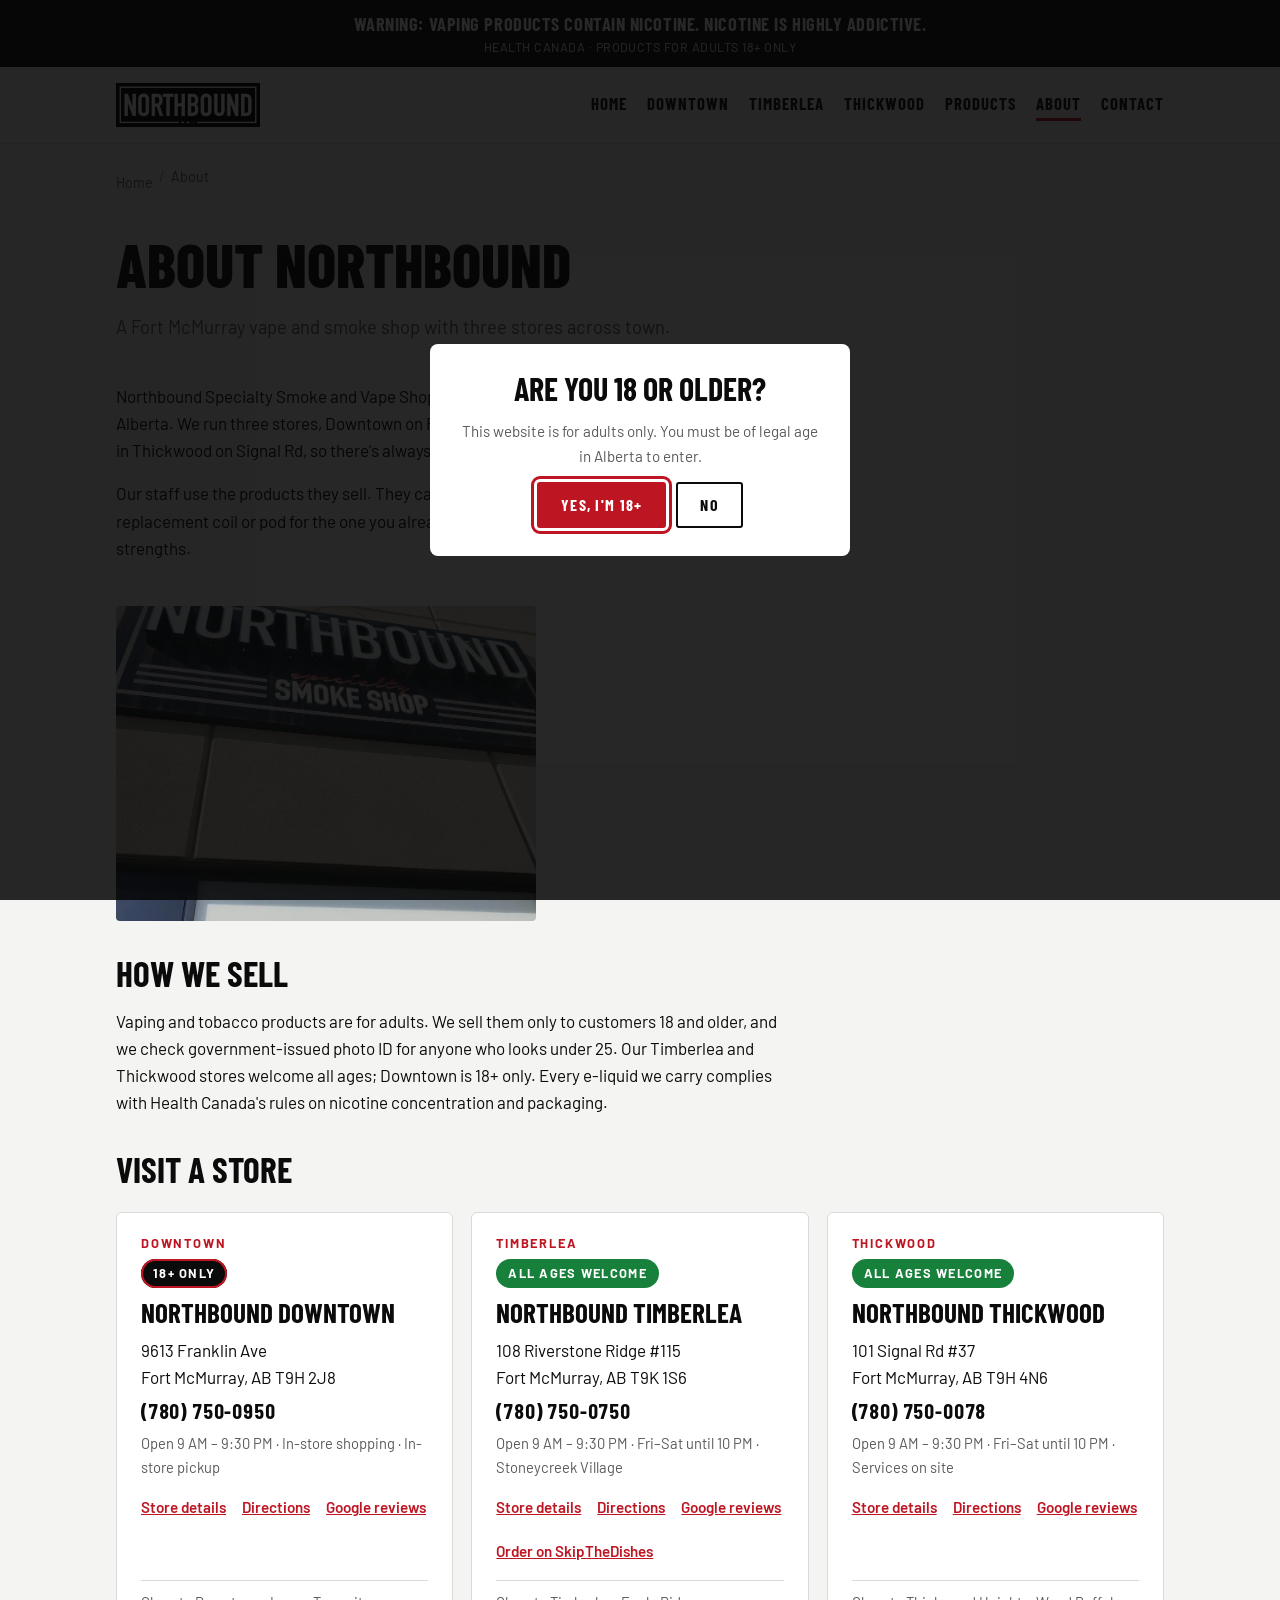
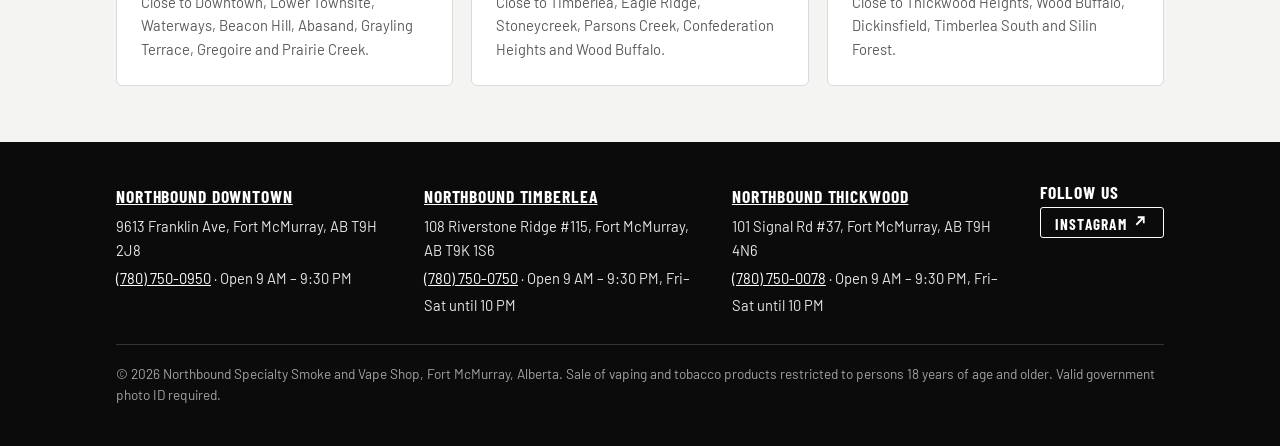
==== commit e9b4e9c1: "Add files via upload" ====
--- a/about/index.html
+++ b/about/index.html
@@ -104,7 +104,7 @@
 <address>108 Riverstone Ridge #115<br>Fort McMurray, AB T9K 1S6</address>
 <a class="tel" href="tel:+17807500750">(780) 750-0750</a>
 <span class="meta">Open 9 AM – 9:30 PM · Fri–Sat until 10 PM · Stoneycreek Village</span>
-<div class="links"><a href="../vape-shop-timberlea-fort-mcmurray/index.html">Store details</a><a href="https://www.google.com/maps/search/?api=1&query=Northbound+Specialty+Smoke+and+Vape+Shop+108+Riverstone+Ridge+%23115+Fort+McMurray+AB" rel="noopener" target="_blank">Directions</a><a href="https://www.google.com/maps/search/?api=1&query=Northbound+Specialty+Smoke+and+Vape+Shop+108+Riverstone+Ridge+%23115+Fort+McMurray+AB" rel="noopener" target="_blank">Google reviews</a></div>
+<div class="links"><a href="../vape-shop-timberlea-fort-mcmurray/index.html">Store details</a><a href="https://www.google.com/maps/search/?api=1&query=Northbound+Specialty+Smoke+and+Vape+Shop+108+Riverstone+Ridge+%23115+Fort+McMurray+AB" rel="noopener" target="_blank">Directions</a><a href="https://www.google.com/maps/search/?api=1&query=Northbound+Specialty+Smoke+and+Vape+Shop+108+Riverstone+Ridge+%23115+Fort+McMurray+AB" rel="noopener" target="_blank">Google reviews</a><a href="https://www.skipthedishes.com/northbound-specialty-shop" rel="noopener" target="_blank">Order on SkipTheDishes</a></div>
 <p class="near">Close to Timberlea, Eagle Ridge, Stoneycreek, Parsons Creek, Confederation Heights and Wood Buffalo.</p>
 </article><article class="loc">
 <span class="area">Thickwood</span>
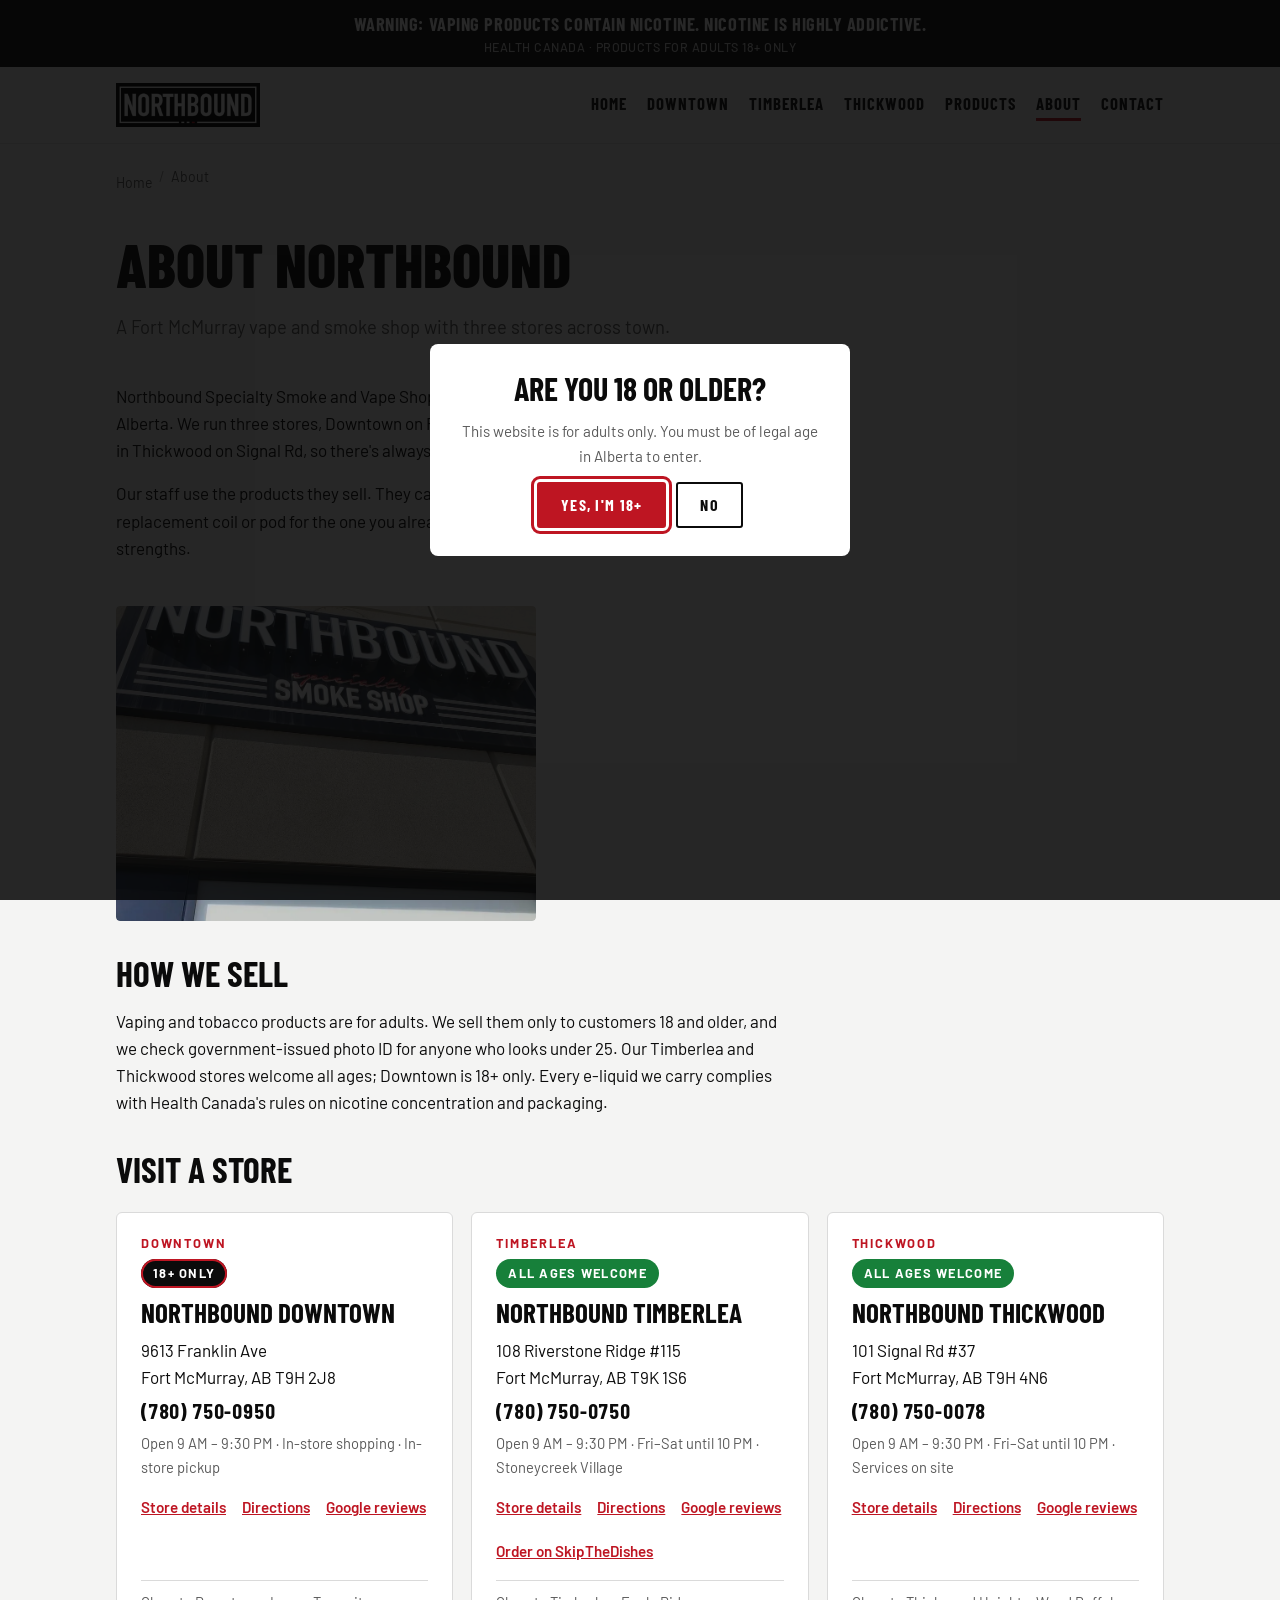
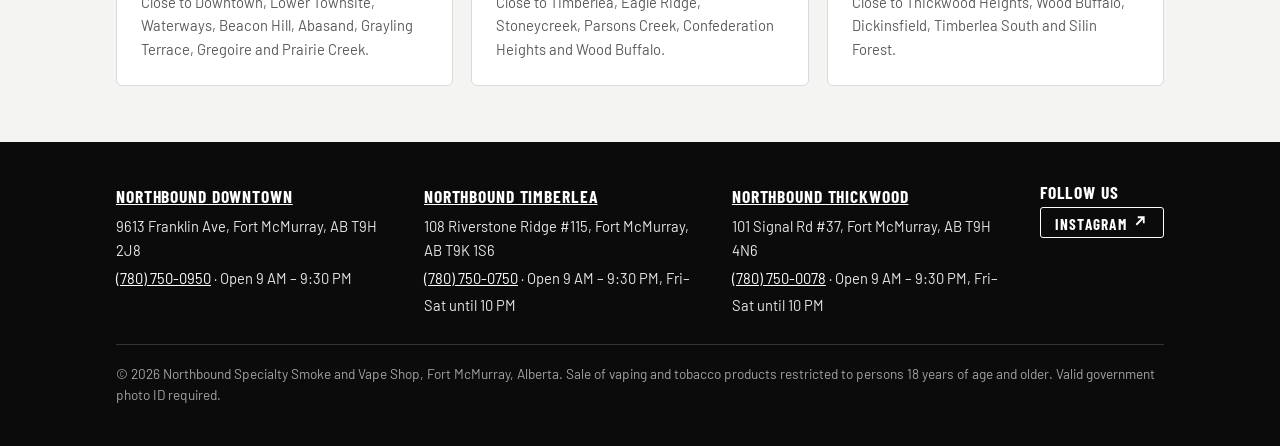
==== commit a24a3463: "Add files via upload" ====
--- a/about/index.html
+++ b/about/index.html
@@ -22,7 +22,7 @@
 <link rel="preconnect" href="https://fonts.googleapis.com">
 <link rel="preconnect" href="https://fonts.gstatic.com" crossorigin>
 <link rel="stylesheet" href="https://fonts.googleapis.com/css2?family=Barlow+Condensed:wght@600;700;800&family=Barlow:wght@400;500;600&display=swap">
-<link rel="stylesheet" href="../assets/style.css">
+<link rel="stylesheet" href="../assets/style.css?v=3">
 <script type="application/ld+json">
 {
  "@context": "https://schema.org",
@@ -129,6 +129,6 @@
 <p id="gate-msg" hidden>Sorry, you must be 18 or older to view this site.</p>
 </div></div>
 
-<script src="../assets/site.js"></script>
+<script src="../assets/site.js?v=3"></script>
 </body>
 </html>
--- a/assets/style.css
+++ b/assets/style.css
@@ -128,8 +128,9 @@
 .feature-img img,.gallery img,.prod-img img,.storefront img{display:block;width:100%;height:100%;object-fit:cover;border-radius:4px;background:var(--line)}
 .feature-img{aspect-ratio:4/3;max-width:100%}
 .feature-text h2{font-size:clamp(1.9rem,4vw,2.7rem)}
-.gallery{display:grid;grid-template-columns:repeat(3,1fr);grid-auto-rows:220px;gap:12px}
+.gallery{display:grid;grid-template-columns:repeat(3,1fr);grid-auto-rows:220px;grid-auto-flow:dense;gap:12px}
 .gallery .g-wide{grid-column:1/-1;grid-row:span 2}
+.gallery .g-tall{grid-row:span 2}
 .gallery figure{min-width:0}
 .prod-img{margin-top:16px;aspect-ratio:4/3;max-width:100%}
 .storefront{margin-top:28px}
@@ -216,3 +217,37 @@
 .page-head .age{font-size:.95rem;padding:10px 16px;margin-top:16px}
 .sign li span.age-s{font:700 .95rem/1 var(--body);letter-spacing:.08em;text-transform:uppercase;opacity:1;color:#7BE39A}
 .sign li span.age-s.adult{color:#FF8A93}
+/* ===== Effects (all disabled when the visitor prefers reduced motion) ===== */
+@media (prefers-reduced-motion: no-preference){
+  /* Reveal on scroll */
+  .fx .reveal{opacity:0;transform:translateY(26px);transition:opacity .7s ease,transform .7s cubic-bezier(.2,.7,.2,1)}
+  .fx .reveal.in{opacity:1;transform:none}
+  /* Hover: cards lift, photos zoom, buttons nudge */
+  .loc{transition:transform .25s ease,box-shadow .25s ease,border-color .25s ease}
+  .loc:hover{transform:translateY(-6px);box-shadow:0 16px 32px rgba(0,0,0,.14);border-color:var(--accent)}
+  .gallery figure,.storefront,.feature-img,.prod-img{overflow:hidden;border-radius:4px}
+  .gallery img,.storefront img,.feature-img img,.prod-img img{transition:transform .6s cubic-bezier(.2,.7,.2,1),filter .6s ease}
+  .gallery figure:hover img,.storefront:hover img,.feature-img:hover img,.prod-img:hover img{transform:scale(1.06);filter:saturate(1.15)}
+  .btn{transition:transform .2s ease,background-color .2s ease,color .2s ease,box-shadow .2s ease}
+  .btn:hover{transform:translateY(-2px);box-shadow:0 6px 16px rgba(0,0,0,.15)}
+  /* Animated sign: rows switch on one by one, squares blink like neon */
+  .fx .sign li{opacity:0;transform:translateX(-14px);animation:nb-on .55s cubic-bezier(.2,.7,.2,1) forwards}
+  .fx .sign li:nth-child(1){animation-delay:.35s}
+  .fx .sign li:nth-child(2){animation-delay:.6s}
+  .fx .sign li:nth-child(3){animation-delay:.85s}
+  .fx .sign .route{animation:nb-flicker 1.4s linear .1s both}
+  .sign li span.age-s{animation:nb-glow 2.8s ease-in-out 1.4s infinite}
+  .squares i{animation:nb-blink 3s steps(1,end) infinite}
+  .squares i:nth-child(2){animation-delay:.5s}
+  .squares i:nth-child(3){animation-delay:1s}
+}
+@keyframes nb-on{to{opacity:1;transform:none}}
+@keyframes nb-flicker{0%{opacity:0}8%{opacity:1}12%{opacity:.2}18%{opacity:1}24%{opacity:.4}30%,100%{opacity:1}}
+@keyframes nb-glow{0%,100%{text-shadow:0 0 0 transparent}50%{text-shadow:0 0 10px currentColor}}
+@keyframes nb-blink{0%,66%{opacity:1}67%,83%{opacity:.25}84%,100%{opacity:1}}
+/* Custom cursor ring (mouse only; real cursor stays visible) */
+.nb-cursor{position:fixed;left:0;top:0;width:30px;height:30px;margin:-15px 0 0 -15px;border:2px solid var(--accent);border-radius:50%;pointer-events:none;z-index:9999;opacity:0;transition:width .2s ease,height .2s ease,margin .2s ease,background-color .2s ease,opacity .2s ease;will-change:transform}
+.nb-cursor.on{opacity:1}
+.nb-cursor.big{width:54px;height:54px;margin:-27px 0 0 -27px;background:rgba(190,21,34,.12)}
+.nb-cursor.down{width:22px;height:22px;margin:-11px 0 0 -11px}
+@media (hover:none),(pointer:coarse),(prefers-reduced-motion:reduce){.nb-cursor{display:none}}
